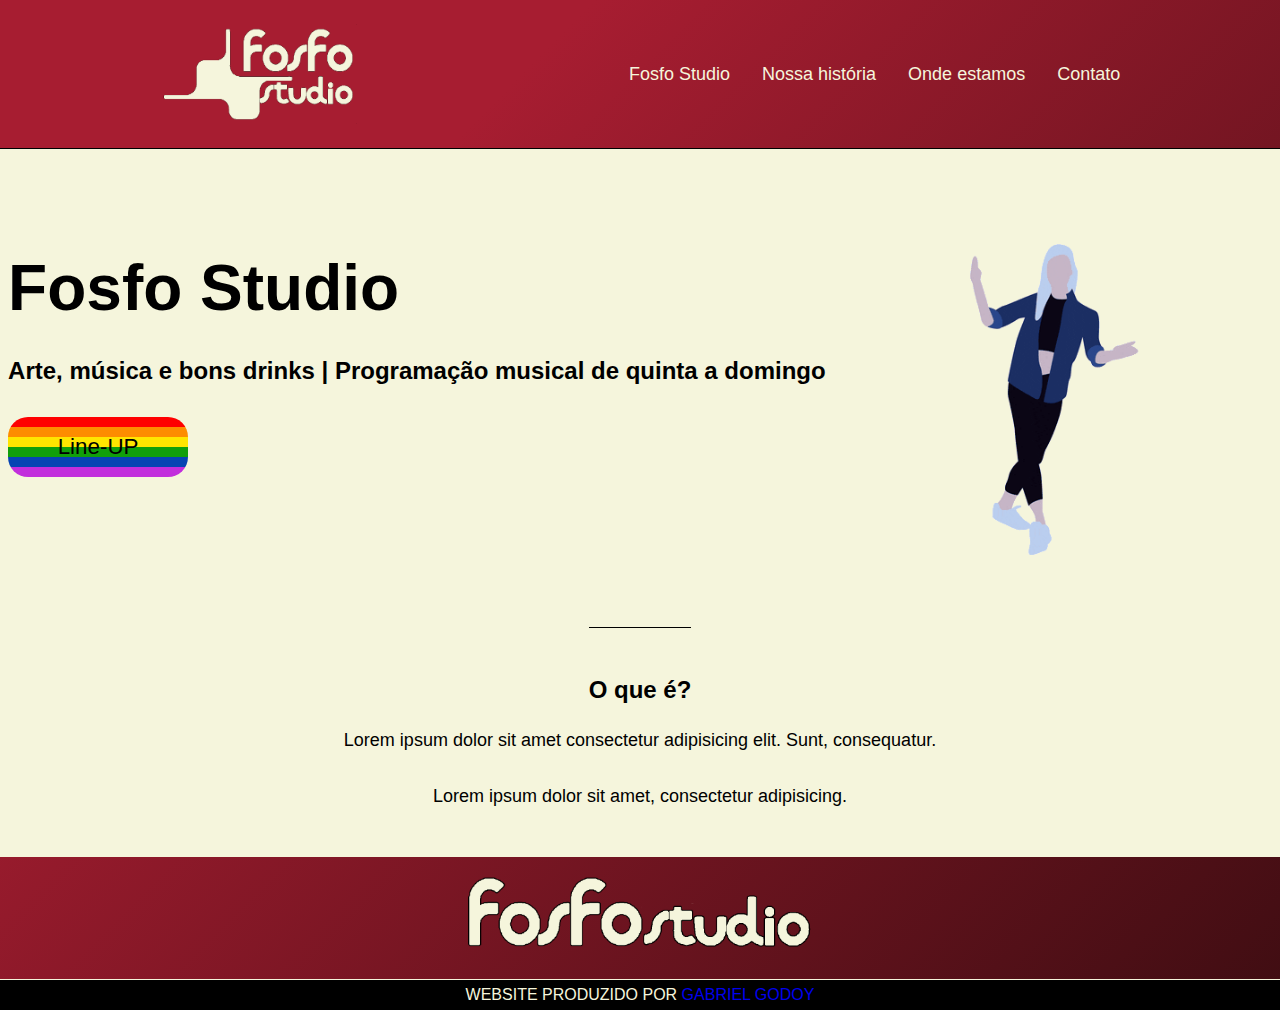
==== index.html @ 081f9503 "Add files via upload" ====
<!DOCTYPE html>
<html lang="pt-br">
<head>
    <meta charset="UTF-8">
    <meta http-equiv="X-UA-Compatible" content="IE=edge">
    <meta name="viewport" content="width=device-width, initial-scale=1.0">
    <meta name="description" content="descrever aqui o metadado">
    <title>FosfoStudio</title>
    <link rel="LOGO" href="IMAGES/FOSFOLOGOBRANCOct.png">
    <link rel="stylesheet" href="style.css">
</head>
<body>
<!-- CABEÇALHO DO WEBSITE -->
    <header class="cabecalho">

        <img class="cabecalho-imagem" src="IMAGES/FOSFOLOGOBEIGE.png" alt="FOSFO LOGO">

        <nav class="cabecalho-menu">
            <a class="cabecalho-menu-item" href="">Fosfo Studio</a>
            <a class="cabecalho-menu-item" href="">Nossa história</a>
            <a class="cabecalho-menu-item" href="">Onde estamos</a>
            <a class="cabecalho-menu-item" href="">Contato</a>
        </nav>


    </header>


 <!-- PARTE PRINCIPAL DO WEBSITE --> 
    <main class="conteudo">

        <section class="conteudo-principal">
            <div class="conteudo-principal-escrito">
                <h1 class="conteudo-principal-escrito-titulo">Fosfo Studio</h1>
                <h2 class="conteudo-principal-escrito-subtitulo">Arte, música e bons drinks | Programação musical de quinta a domingo</h2>
                <a href="https://www.instagram.com/fosfo.studio/"><button class="conteudo-principal-escrito-botao">Line-UP</button></a>
            </div>
            <img class="conteudo-principal-imagem" src="IMAGES/output-onlinegiftools.gif" alt="FOFSOLOGO">

        </section>

        <section class="conteudo-secundario">
            <h3 class="conteudo-secundario-titulo">O que é?</h3>
            <p class="conteudo-secundario-paragrafo">Lorem ipsum dolor sit amet consectetur adipisicing elit. Sunt, consequatur.</p>
            <p class="conteudo-secundario-paragrafo">Lorem ipsum dolor sit amet, consectetur adipisicing.</p>
        </section>

    </main>


<!-- RODAPÉ DO WEBSITE -->
    <footer class="rodape">    
        <img class="rodape-titulo" src="IMAGES/FOSFOSTUDIOWRITE2.png" alt="FOSFO STUDIO LOGO">
        <div class="rodape-agradecimento"><p>WEBSITE PRODUZIDO POR <a href="www.linkedin.com.br/in/gabecgodoy">GABRIEL GODOY</a></p></div>
    </footer>
</body>
</html>
---- style.css ----
* {
    margin: 0;
    padding: 0;
    box-sizing: border-box;
    text-decoration: none;
}

body {
    font-size: 100%;
    background-color: #3f0d12;
    background-image: linear-gradient(315deg, #3f0d12 0%, #a71d31 74%);
    }

.cabecalho {
    display: flex;
    flex-direction: row;
    align-items: center;
    justify-content: space-around;
    padding: 24px;
}

.cabecalho-imagem {
    height: 100px;
}

.cabecalho-menu {
    display: flex;
    gap: 32px;
}

.cabecalho-menu-item {
    font-family: -apple-system, BlinkMacSystemFont, 'Segoe UI', Roboto, Oxygen, Ubuntu, Cantarell, 'Open Sans', 'Helvetica Neue', sans-serif;
    color: #f5f5dc;
    font-weight: 400;
    font-size: 18px;
}

.conteudo {
    border-top: 0.4px solid black;
    background-color: beige;
    color: black;
    padding-bottom: 25px;
}

.conteudo-principal {
    display: flex;
    flex-direction: row;
    align-items: center;
    justify-content: space-around;
}

.conteudo-principal-escrito {
    display: flex;
    flex-direction: column;
    gap: 32px;
    font-family: -apple-system, BlinkMacSystemFont, 'Segoe UI', Roboto, Oxygen, Ubuntu, Cantarell, 'Open Sans', 'Helvetica Neue', sans-serif;
    font-weight: 400px;
}
    
.conteudo-principal-escrito-titulo {
    font-size: 64px;
}

.conteudo-principal-escrito-subtitulo {
    font-size: 24px;
}

.conteudo-principal-escrito-botao {
    background: linear-gradient(180deg, #FE0000 16.66%,
		#FD8C00 16.66%, 33.32%,
		#FFE500 33.32%, 49.98%,
		#119F0B 49.98%, 66.64%,
		#0644B3 66.64%, 83.3%,
		#C22EDC 83.3%);
    color: black;
    width: 180px;
    height: 60px;
    border: none;
    border-radius: 20px;
    transition: 0.3 ease;
    cursor: pointer;
    font-size: 140%;

    
}

/* .conteudo-principal-escrito-botao :hover{
    background: black;
} */

.conteudo-principal-imagem {
    height: 430px;
}

.conteudo-secundario {
    display: flex;
    flex-direction: column;
    align-items: center;
    gap: 10px;
    margin-top: 48px;
}

.conteudo-secundario-titulo {
    border-top: 0.4px solid black;
    padding-top: 48px;
    font-family: -apple-system, BlinkMacSystemFont, 'Segoe UI', Roboto, Oxygen, Ubuntu, Cantarell, 'Open Sans', 'Helvetica Neue', sans-serif;
    font-weight: 400px;
    font-size: 24px;
    margin-bottom: 16px;
}

.conteudo-secundario-paragrafo {
    font-family: -apple-system, BlinkMacSystemFont, 'Segoe UI', Roboto, Oxygen, Ubuntu, Cantarell, 'Open Sans', 'Helvetica Neue', sans-serif;
    font-weight: 400px;
    font-size: 18px;
    margin-bottom: 25px;
}

.rodape {
    font-family: -apple-system, BlinkMacSystemFont, 'Segoe UI', Roboto, Oxygen, Ubuntu, Cantarell, 'Open Sans', 'Helvetica Neue', sans-serif;
    font-weight: 400px;
/*     background: linear-gradient(180deg, #FE0000 16.66%,
    #FD8C00 16.66%, 33.32%,
    #FFE500 33.32%, 49.98%,
    #119F0B 49.98%, 66.64%,
    #0644B3 66.64%, 83.3%,
    #C22EDC 83.3%); */
}

.rodape-titulo {
    height: 95px;
    display: block;
    margin: 0 auto;  
    padding: 10px;
    margin-top: 7px; 
}

.rodape-agradecimento{
    padding: 6px;
    font-family: -apple-system, BlinkMacSystemFont, 'Segoe UI', Roboto, Oxygen, Ubuntu, Cantarell, 'Open Sans', 'Helvetica Neue', sans-serif;
    font-weight: 400px;
    background-color: black;
    color: beige;
    margin-top: 20px;
    text-align: center;
    border-top: 0.4px solid beige;

    
}
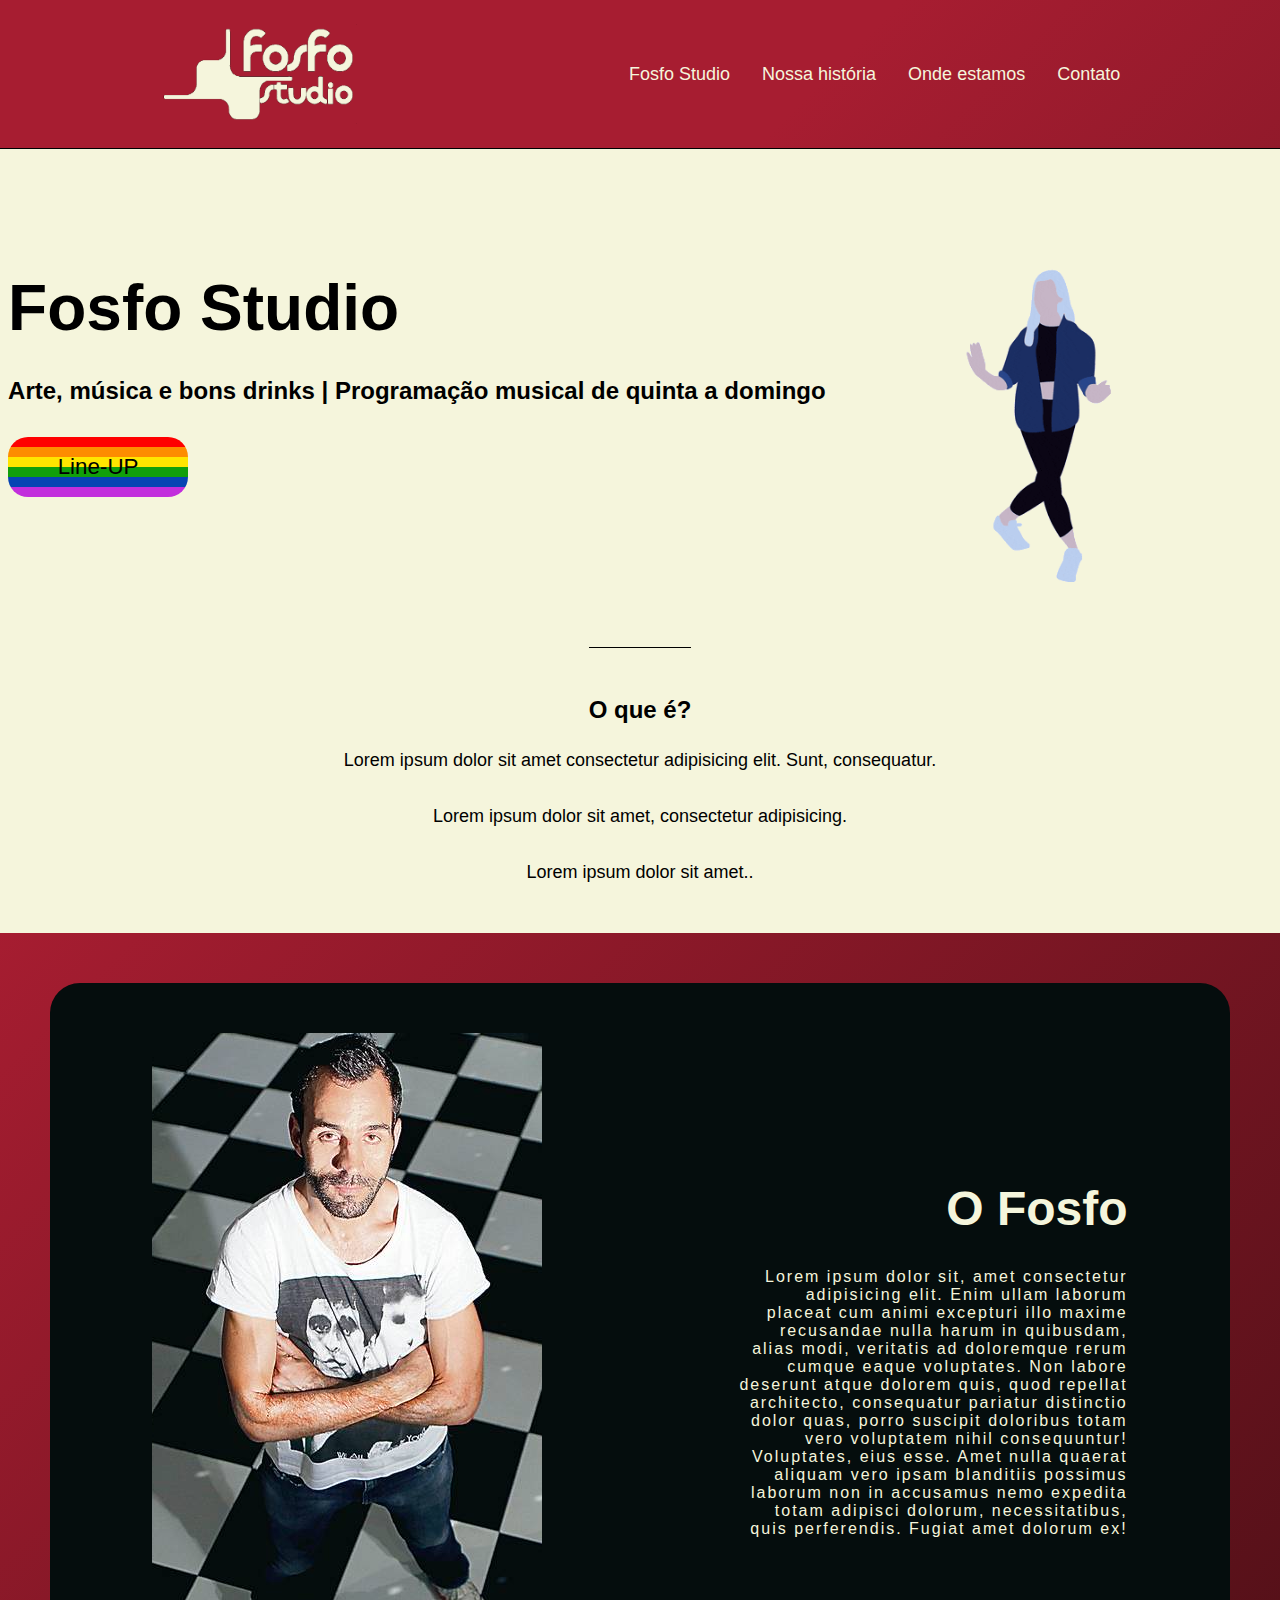
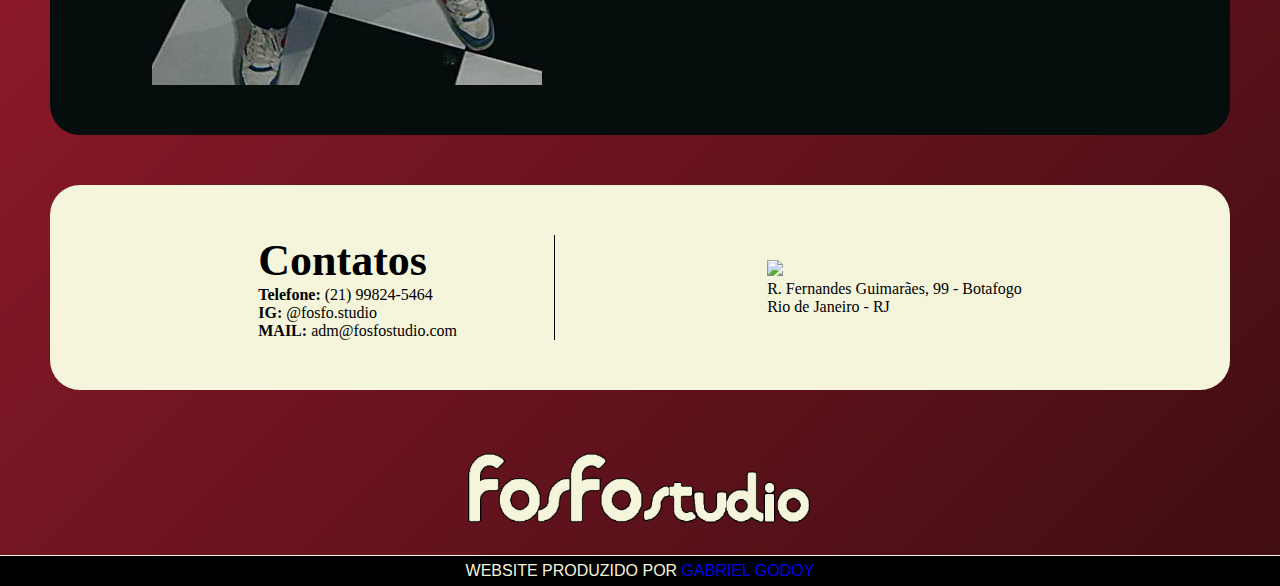
==== commit c243b14c: "Add files via upload" ====
--- a/index.html
+++ b/index.html
@@ -17,9 +17,9 @@
 
         <nav class="cabecalho-menu">
             <a class="cabecalho-menu-item" href="">Fosfo Studio</a>
-            <a class="cabecalho-menu-item" href="">Nossa história</a>
-            <a class="cabecalho-menu-item" href="">Onde estamos</a>
-            <a class="cabecalho-menu-item" href="">Contato</a>
+            <a class="cabecalho-menu-item" href="#nossa-historia">Nossa história</a>
+            <a class="cabecalho-menu-item" href="#contato-e-localizacao">Onde estamos</a>
+            <a class="cabecalho-menu-item" href="#contato-e-localizacao">Contato</a>
         </nav>
 
 
@@ -43,9 +43,39 @@
             <h3 class="conteudo-secundario-titulo">O que é?</h3>
             <p class="conteudo-secundario-paragrafo">Lorem ipsum dolor sit amet consectetur adipisicing elit. Sunt, consequatur.</p>
             <p class="conteudo-secundario-paragrafo">Lorem ipsum dolor sit amet, consectetur adipisicing.</p>
+            <p class="conteudo-secundario-paragrafo">Lorem ipsum dolor sit amet..</p>
         </section>
 
     </main>
+
+
+    <!-- NOSSA-HISTÓRIA -->
+    <div class="nossa-historia" id="nossa-historia">
+        <img class="nossa-historia-imagem" src="IMAGES/foto-cabbet.png" alt="Cabbet Araújo">
+        <div class="nossa-historia-escrito">
+            <h3>O Fosfo</h3>
+            <p>Lorem ipsum dolor sit, amet consectetur adipisicing elit. Enim ullam laborum placeat cum animi excepturi illo maxime recusandae nulla harum in quibusdam, alias modi, veritatis ad doloremque rerum cumque eaque voluptates. Non labore deserunt atque dolorem quis, quod repellat architecto, consequatur pariatur distinctio dolor quas, porro suscipit doloribus totam vero voluptatem nihil consequuntur! Voluptates, eius esse. Amet nulla quaerat aliquam vero ipsam blanditiis possimus laborum non in accusamus nemo expedita totam adipisci dolorum, necessitatibus, quis perferendis. Fugiat amet dolorum ex!</p> </div>
+    </div>
+
+
+<!-- CONTATO E LOCALIZAÇÃO -->
+    <div class="contato-e-localizacao" id="contato-e-localizacao">
+        <div class="contato">
+            <h3 class="contato-titulo">Contatos</h3>
+            
+            <p><strong>Telefone: </strong> (21) 99824-5464</p>
+            <p><strong>IG:</strong> @fosfo.studio</p>
+            <p><strong>MAIL:</strong> adm@fosfostudio.com</p>
+            
+        </div>
+
+        <div class="localizacao">
+            <img src="http://maps.googleapis.com/maps/api/staticmap?center=-22.955719016673896, -43.181896038098984&zoom=15&size=250x250">            <p class="localizacao-itens">R. Fernandes Guimarães, 99 - Botafogo</p>
+            <p class="localizacao-itens">Rio de Janeiro - RJ</p>
+
+        </div>
+
+    </div>
 
 
 <!-- RODAPÉ DO WEBSITE -->
--- a/style.css
+++ b/style.css
@@ -47,6 +47,7 @@
     flex-direction: row;
     align-items: center;
     justify-content: space-around;
+    padding-top: 20px;
 }
 
 .conteudo-principal-escrito {
@@ -116,6 +117,86 @@
     margin-bottom: 25px;
 }
 
+
+
+/* NOSSA HISTÓRIA */
+
+.nossa-historia {
+    display: flex;
+    flex-direction: row;
+    align-items: center;
+    justify-content: space-around;
+    padding: 50px 8%;
+    background-color: #050d0d;
+    color: beige;
+    margin: 50px;
+    border-radius: 30px;
+}
+
+
+.nossa-historia-imagem {
+    width: 70%;
+
+}
+
+.nossa-historia-escrito{
+    display: flex;
+    flex-direction: column;
+    gap: 32px;
+    font-family: -apple-system, BlinkMacSystemFont, 'Segoe UI', Roboto, Oxygen, Ubuntu, Cantarell, 'Open Sans', 'Helvetica Neue', sans-serif;
+    font-weight: 400px;
+    text-align: right;
+    padding-left: 20%;
+}
+
+.nossa-historia-escrito h3 {
+    font-size: 48px;
+}
+
+.nossa-historia-escrito p {
+    font-size: 1em;
+    letter-spacing: 2px;
+
+}
+
+
+
+/* CONTATO E LOCALIZAÇÃO */
+
+.contato-e-localizacao {
+    display: flex;
+    flex-direction: row;
+    align-items: center;
+    justify-content: space-around;
+    padding: 50px 8%;
+    background-color: beige;
+    color: black;
+    margin: 50px;
+    border-radius: 30px;
+}
+
+.contato {
+    padding-right: 10% ;
+    border-right: 0.4px solid black;
+}
+
+.contato-titulo {
+    font-size: 44px;
+}
+
+.contato-itens {
+    font-size: 20px;
+}
+
+
+
+
+
+
+
+
+
+
 .rodape {
     font-family: -apple-system, BlinkMacSystemFont, 'Segoe UI', Roboto, Oxygen, Ubuntu, Cantarell, 'Open Sans', 'Helvetica Neue', sans-serif;
     font-weight: 400px;
@@ -144,6 +225,5 @@
     margin-top: 20px;
     text-align: center;
     border-top: 0.4px solid beige;
-
-    
+  
 }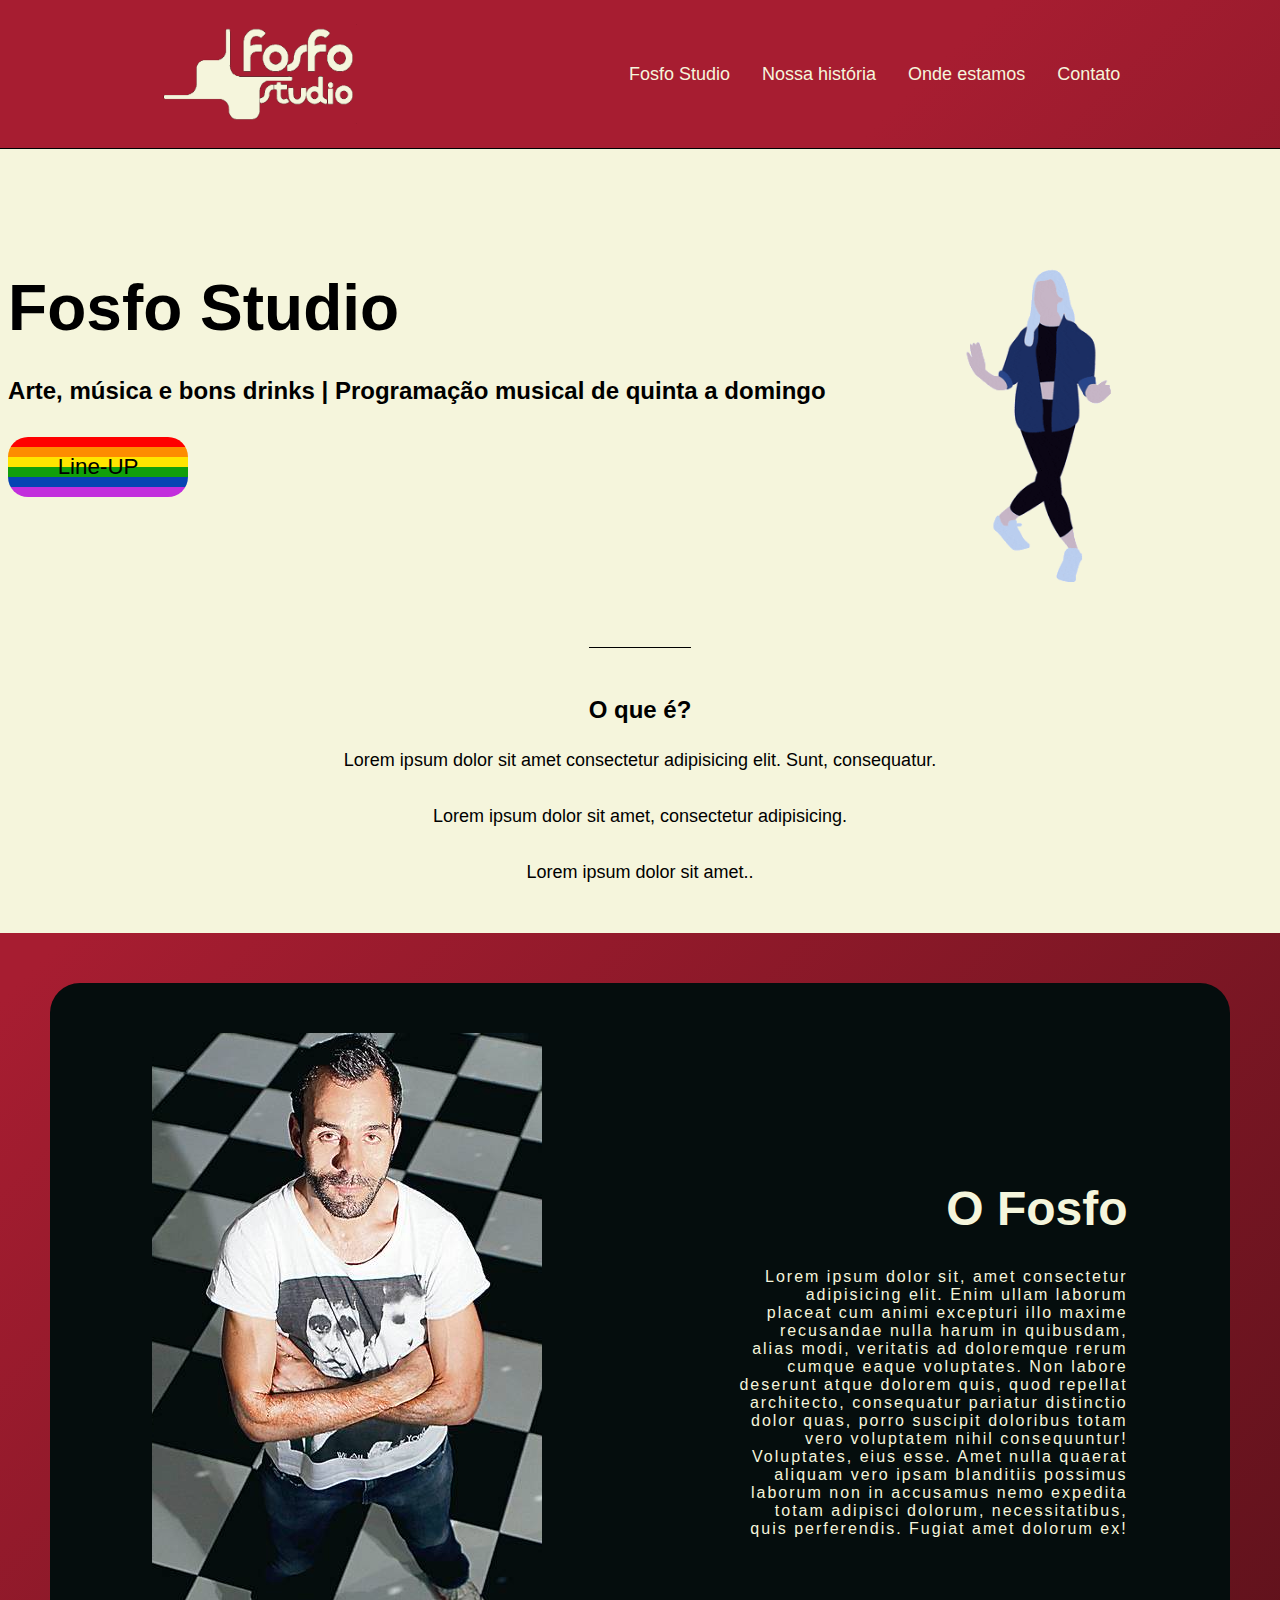
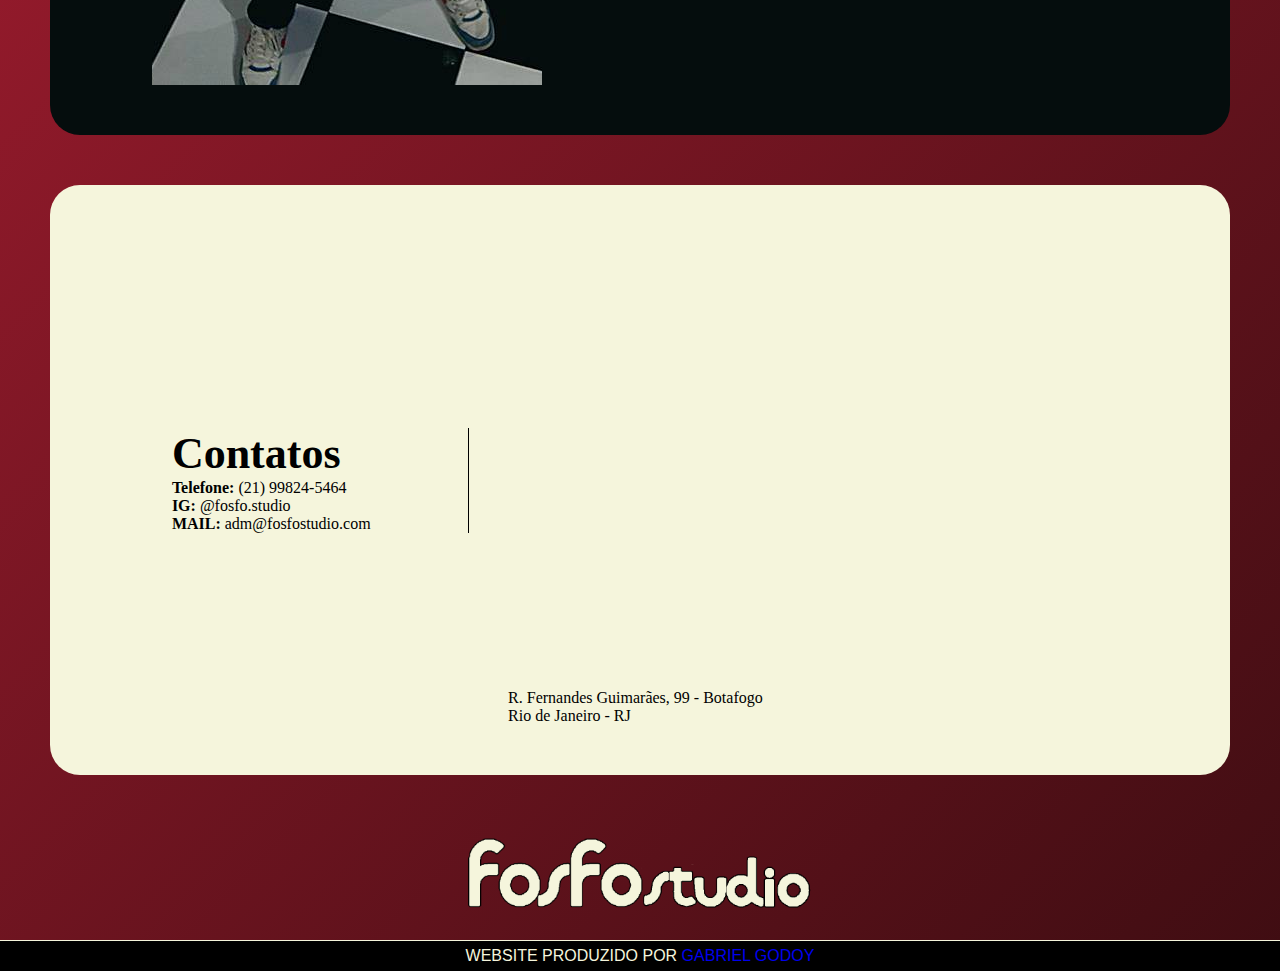
==== commit c174a885: "Update index.html" ====
--- a/index.html
+++ b/index.html
@@ -70,7 +70,8 @@
         </div>
 
         <div class="localizacao">
-            <img src="http://maps.googleapis.com/maps/api/staticmap?center=-22.955719016673896, -43.181896038098984&zoom=15&size=250x250">            <p class="localizacao-itens">R. Fernandes Guimarães, 99 - Botafogo</p>
+            <iframe src="https://www.google.com/maps/embed?pb=!1m18!1m12!1m3!1d3673.839190084231!2d-43.183698485221235!3d-22.9561487454051!2m3!1f0!2f0!3f0!3m2!1i1024!2i768!4f13.1!3m3!1m2!1s0x997ffba3ad369b%3A0x39df8a8164b21fa7!2sR.%20Fernandes%20Guimar%C3%A3es%2C%2099%20-%20Botafogo%2C%20Rio%20de%20Janeiro%20-%20RJ%2C%2022290-000!5e0!3m2!1spt-BR!2sbr!4v1646336179642!5m2!1spt-BR!2sbr" width="600" height="450" style="border:0;" allowfullscreen="" loading="lazy"></iframe>
+            <p class="localizacao-itens">R. Fernandes Guimarães, 99 - Botafogo</p>
             <p class="localizacao-itens">Rio de Janeiro - RJ</p>
 
         </div>
@@ -84,4 +85,4 @@
         <div class="rodape-agradecimento"><p>WEBSITE PRODUZIDO POR <a href="www.linkedin.com.br/in/gabecgodoy">GABRIEL GODOY</a></p></div>
     </footer>
 </body>
-</html>+</html>
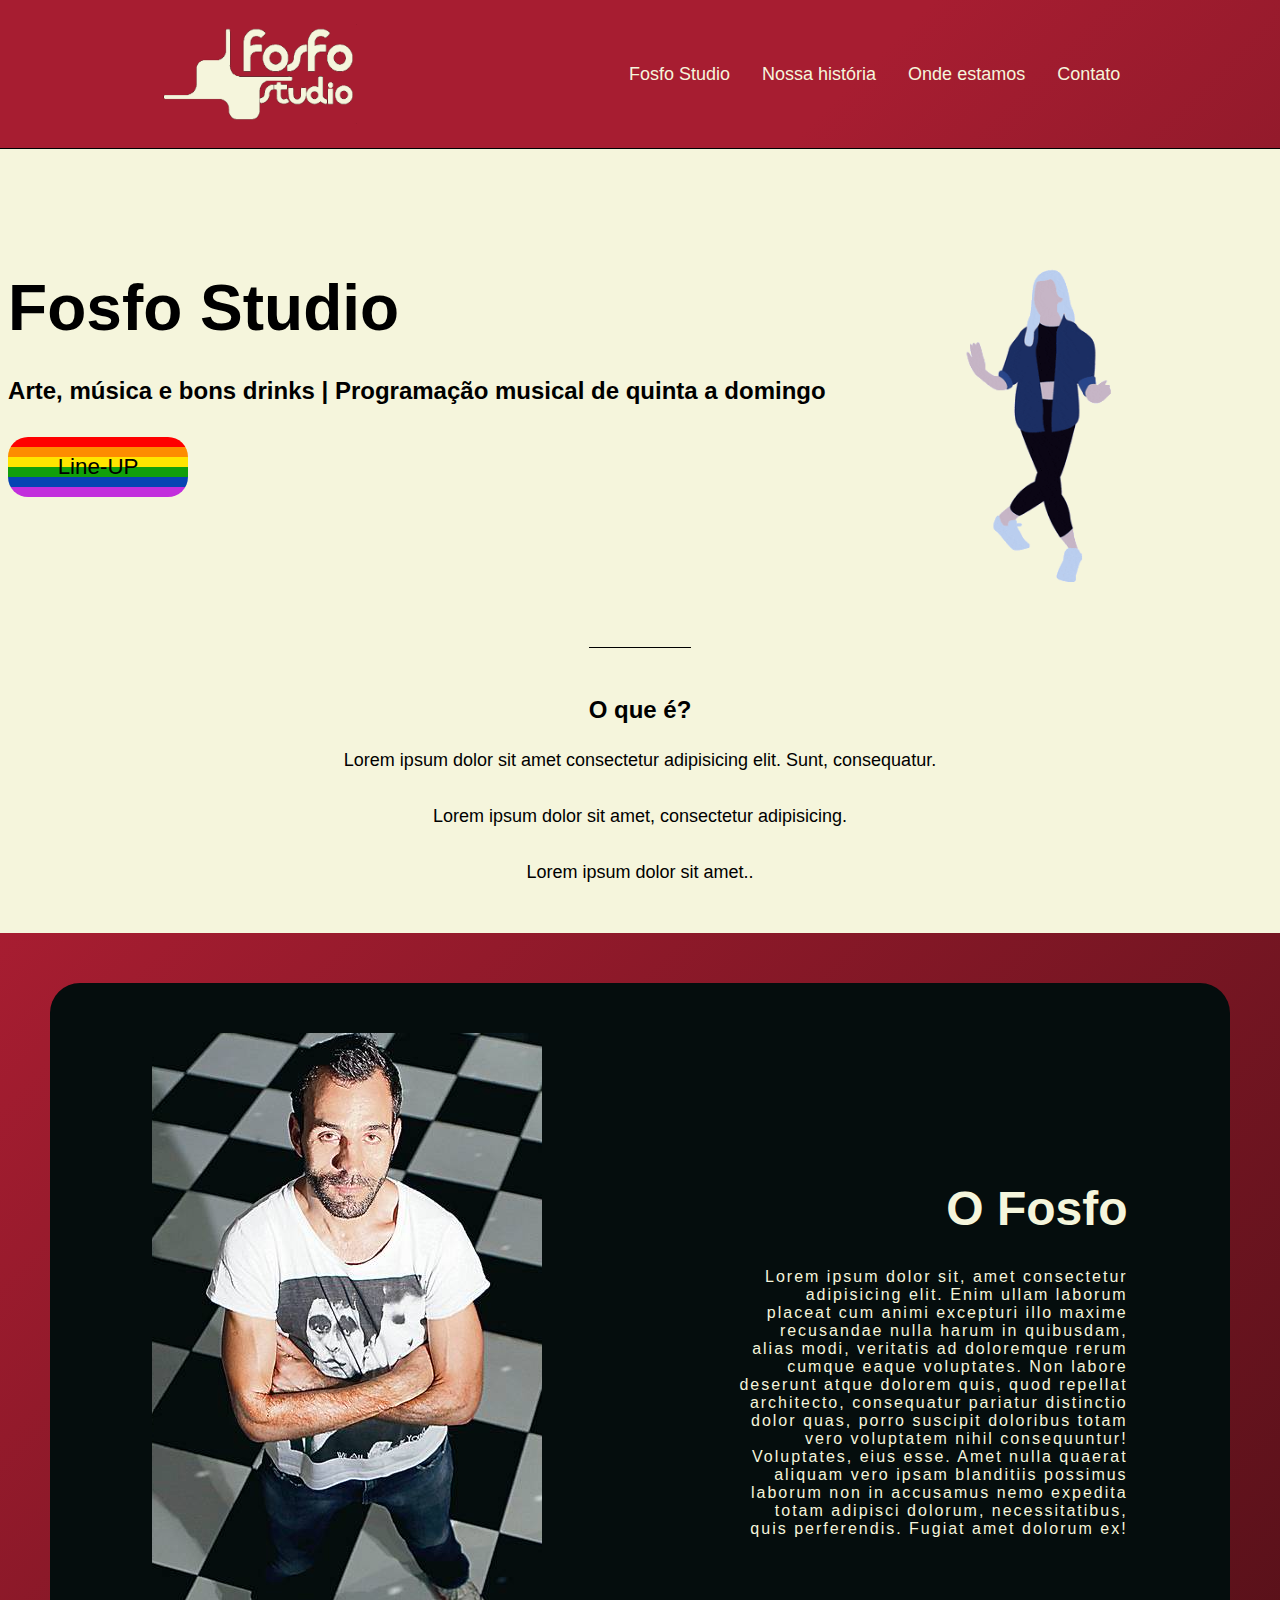
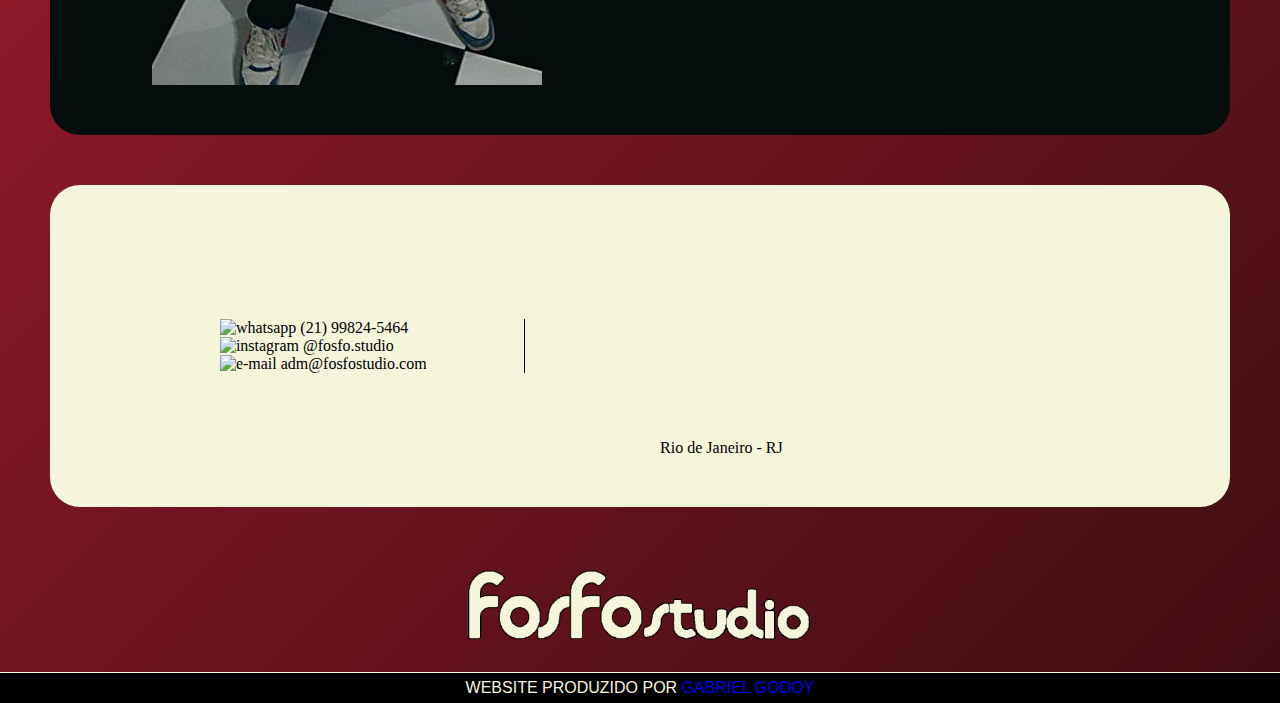
==== commit fe964b0d: "Update index.html" ====
--- a/index.html
+++ b/index.html
@@ -60,20 +60,16 @@
 
 <!-- CONTATO E LOCALIZAÇÃO -->
     <div class="contato-e-localizacao" id="contato-e-localizacao">
-        <div class="contato">
-            <h3 class="contato-titulo">Contatos</h3>
-            
-            <p><strong>Telefone: </strong> (21) 99824-5464</p>
-            <p><strong>IG:</strong> @fosfo.studio</p>
-            <p><strong>MAIL:</strong> adm@fosfostudio.com</p>
+        <div class="contato">           
+            <p><img class="contato-imagem" src="IMAGES/whatsapp.png" alt="whatsapp"> (21) 99824-5464</p>
+            <p><img class="contato-imagem" src="IMAGES/instagram.png" alt="instagram"> @fosfo.studio</p>
+            <p><img class="contato-imagem" src="IMAGES/mail.png" alt="e-mail"> adm@fosfostudio.com</p>
             
         </div>
 
         <div class="localizacao">
-            <iframe src="https://www.google.com/maps/embed?pb=!1m18!1m12!1m3!1d3673.839190084231!2d-43.183698485221235!3d-22.9561487454051!2m3!1f0!2f0!3f0!3m2!1i1024!2i768!4f13.1!3m3!1m2!1s0x997ffba3ad369b%3A0x39df8a8164b21fa7!2sR.%20Fernandes%20Guimar%C3%A3es%2C%2099%20-%20Botafogo%2C%20Rio%20de%20Janeiro%20-%20RJ%2C%2022290-000!5e0!3m2!1spt-BR!2sbr!4v1646336179642!5m2!1spt-BR!2sbr" width="600" height="450" style="border:0;" allowfullscreen="" loading="lazy"></iframe>
-            <p class="localizacao-itens">R. Fernandes Guimarães, 99 - Botafogo</p>
-            <p class="localizacao-itens">Rio de Janeiro - RJ</p>
-
+            <h3 class="localizacao-mapa"> </h3>
+        <iframe src="https://www.google.com/maps/embed?pb=!1m18!1m12!1m3!1d3673.839190084231!2d-43.183698485221235!3d-22.9561487454051!2m3!1f0!2f0!3f0!3m2!1i1024!2i768!4f13.1!3m3!1m2!1s0x997ffba3ad369b%3A0x39df8a8164b21fa7!2sR.%20Fernandes%20Guimar%C3%A3es%2C%2099%20-%20Botafogo%2C%20Rio%20de%20Janeiro%20-%20RJ%2C%2022290-000!5e0!3m2!1spt-BR!2sbr!4v1646336179642!5m2!1spt-BR!2sbr" width="400" height="200" style="border:0;" allowfullscreen="" loading="lazy"></iframe>            <p class="localizacao-itens">Rio de Janeiro - RJ</p>
         </div>
 
     </div>
